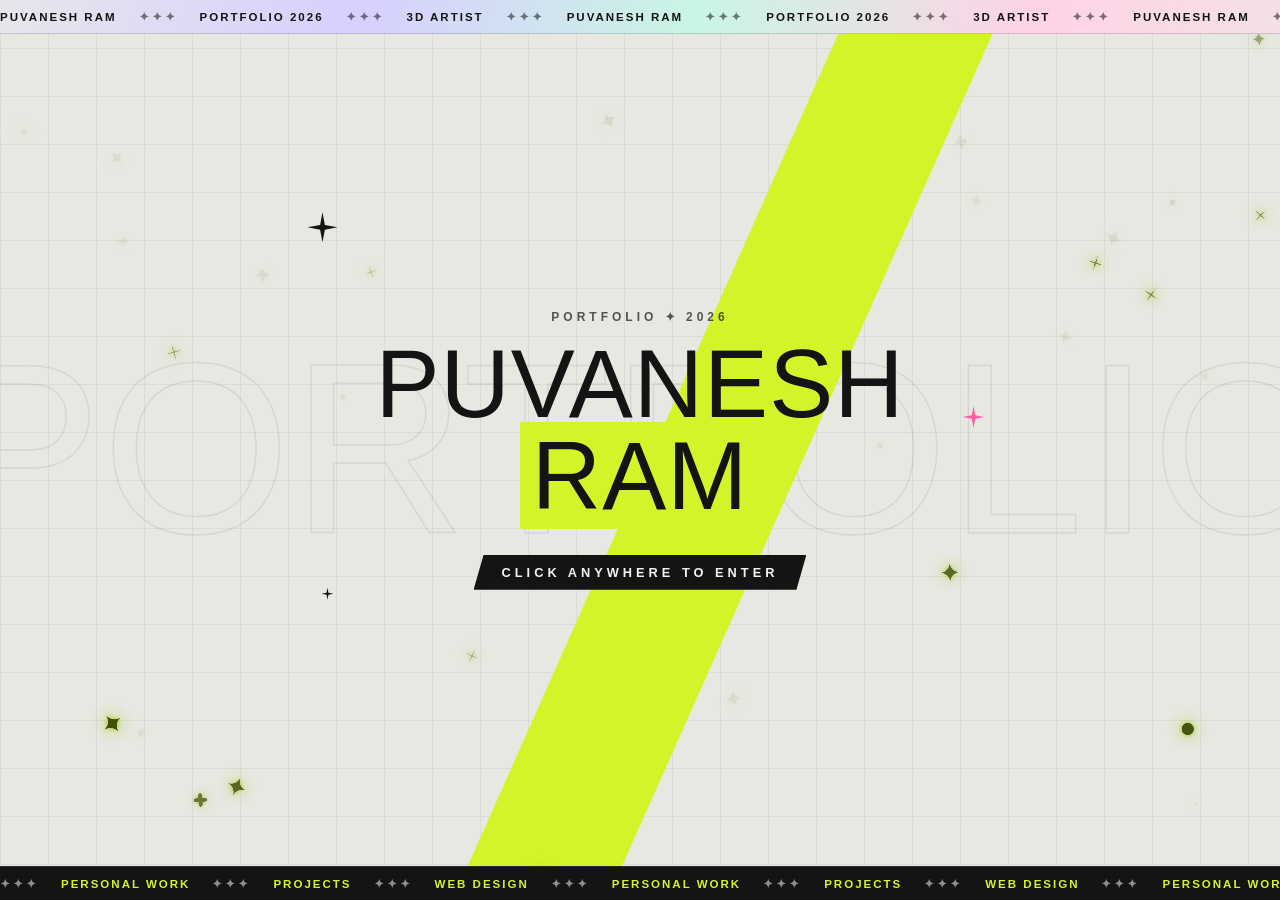
==== index.html @ bf8bbca5 "Launch portfolio site with encrypted admin and hardened pages Static game-menu portfolio, CV page an" ====
<!DOCTYPE html>
<html lang="en">
<head>
<meta charset="UTF-8">
<meta name="viewport" content="width=device-width, initial-scale=1.0">
<meta http-equiv="Content-Security-Policy" content="default-src 'none'; script-src 'self'; style-src 'self' https://fonts.googleapis.com; font-src https://fonts.gstatic.com; img-src 'self' data:; media-src 'self'; frame-src https://sketchfab.com; base-uri 'none'; form-action 'none'; upgrade-insecure-requests">
<meta name="referrer" content="strict-origin-when-cross-origin">
<title>Puvanesh Ram — 3D Artist & Creative Developer</title>
<link rel="preconnect" href="https://fonts.googleapis.com">
<link rel="preconnect" href="https://fonts.gstatic.com" crossorigin>
<link href="https://fonts.googleapis.com/css2?family=Bungee&family=Oswald:wght@400;500;600;700&family=Inter:wght@400;500;600&display=swap" rel="stylesheet">
<link rel="stylesheet" href="css/style.css">
</head>
<body>

<div class="screen screen-boot active" data-screen="boot" id="boot-screen">
  <div class="title-echo" aria-hidden="true">PORTFOLIO</div>
  <div class="boot-slash" aria-hidden="true"></div>
  <div class="boot-content">
    <span class="sparkle sparkle-a twinkle" aria-hidden="true"></span>
    <span class="sparkle sparkle-b pink" aria-hidden="true"></span>
    <span class="sparkle sparkle-c small twinkle" aria-hidden="true"></span>
    <p class="hero-kicker">PORTFOLIO ✦ 2026</p>
    <h1 class="hero-title" id="boot-title">PUVANESH<br><span class="title-accent">RAM</span></h1>
    <p class="boot-prompt">CLICK ANYWHERE TO ENTER</p>
  </div>
</div>

<div class="screen screen-menu" data-screen="menu">
  <div class="title-echo" aria-hidden="true">PORTFOLIO</div>

  <div class="menu-layout">
    <header class="menu-top">
      <div class="menu-head">
        <span class="sparkle sparkle-a twinkle" aria-hidden="true"></span>
        <span class="sparkle sparkle-b pink" aria-hidden="true"></span>
        <p class="hero-kicker">CREATIVE PROFILE ✦ 2026</p>
        <h1 class="hero-title">PUVANESH<br><span class="title-accent">RAM</span></h1>
        <div class="tag-row">
          <span class="tag-chip">3D ARTIST</span>
          <span class="tag-chip">UNITY / UNREAL</span>
          <span class="tag-chip">WEB DESIGN</span>
        </div>
      </div>
      <div class="year-badge" aria-hidden="true">
        <span class="year-label">PORTFOLIO</span>
        <span class="year-digits"><b>20</b><b class="outline">26</b></span>
      </div>
    </header>

    <nav class="menu-list" aria-label="Main menu">
      <button class="menu-item" data-target="work"><span class="mi-num">01</span><span class="mi-label">PERSONAL WORK</span></button>
      <button class="menu-item" data-target="unity"><span class="mi-num">02</span><span class="mi-label">PROJECTS</span></button>
      <button class="menu-item" data-target="about"><span class="mi-num">03</span><span class="mi-label">ABOUT</span></button>
      <button class="menu-item" data-target="contact"><span class="mi-num">04</span><span class="mi-label">CONTACT</span></button>
    </nav>

    <footer class="menu-bottom">
      <span class="stamp"><b>PR</b><small>PUVANESH RAM<br>EST. 2026</small></span>
      <div class="sparkle-line" aria-hidden="true"><i>✦</i><i>✦</i><i>✦</i><i>✦</i><i>✦</i><i>✦</i><i>✦</i></div>
      <div class="menu-links">
        <a href="https://puvaneshramr1.artstation.com/" target="_blank" rel="noopener">ArtStation</a>
        <a href="https://www.linkedin.com/in/puvanesh-ram-r-3493a3314/" target="_blank" rel="noopener">LinkedIn</a>
      </div>
    </footer>
  </div>
</div>

<div class="screen screen-work" data-screen="work">
  <button class="back-btn" data-back>‹ BACK</button>
  <div class="screen-inner">
    <div class="section-head">
      <p class="section-kicker">FEATURED</p>
      <h2 class="section-title">PERSONAL WORK</h2>
    </div>

    <div class="card-grid" id="work-grid"></div>

    <div class="section-cta">
      <a class="btn btn-outline" href="https://puvaneshramr1.artstation.com/" target="_blank" rel="noopener">VIEW FULL GALLERY ON ARTSTATION ↗</a>
    </div>
  </div>
</div>

<div class="screen screen-unity" data-screen="unity">
  <button class="back-btn" data-back>‹ BACK</button>
  <div class="screen-inner">
    <div class="section-head">
      <p class="section-kicker">INTERACTIVE</p>
      <h2 class="section-title">PROJECTS</h2>
    </div>

    <div class="card-grid" id="projects-grid"></div>
  </div>
</div>

<div class="screen screen-about" data-screen="about">
  <button class="back-btn" data-back>‹ BACK</button>
  <div class="screen-inner">
    <div class="section-head">
      <p class="section-kicker">WHO I AM</p>
      <h2 class="section-title">ABOUT</h2>
    </div>
    <div class="about-layout" id="about-content"></div>
  </div>
</div>

<div class="screen screen-contact" data-screen="contact">
  <button class="back-btn" data-back>‹ BACK</button>
  <div class="screen-inner" id="contact-content"></div>
</div>

<div class="screen screen-detail" data-screen="detail">
  <button class="back-btn" id="detail-back">‹ BACK</button>
  <div class="screen-inner">
    <header class="detail-header" id="detail-header"></header>
    <div class="detail-grid" id="detail-grid"></div>
  </div>

  <div class="detail-lightbox" id="detail-lightbox" hidden>
    <div class="lightbox-backdrop" data-lightbox-close></div>
    <button class="lightbox-close" data-lightbox-close aria-label="Close">&times;</button>
    <button class="lightbox-nav lightbox-prev" data-lightbox-prev aria-label="Previous image">‹</button>
    <div class="lightbox-stage" id="lightbox-stage"></div>
    <button class="lightbox-nav lightbox-next" data-lightbox-next aria-label="Next image">›</button>
    <div class="lightbox-counter" id="lightbox-counter"></div>
  </div>
</div>

<div class="ticker ticker-top" aria-hidden="true">
  <div class="ticker-track">
    <span class="ticker-group">
      <span>PUVANESH RAM</span><i>✦✦✦</i>
      <span>PORTFOLIO 2026</span><i>✦✦✦</i>
      <span>3D ARTIST</span><i>✦✦✦</i>
      <span>PUVANESH RAM</span><i>✦✦✦</i>
      <span>PORTFOLIO 2026</span><i>✦✦✦</i>
      <span>3D ARTIST</span><i>✦✦✦</i>
    </span>
  </div>
</div>

<div class="ticker ticker-bottom" aria-hidden="true">
  <div class="ticker-track reverse">
    <span class="ticker-group">
      <i>✦✦✦</i><span>PERSONAL WORK</span>
      <i>✦✦✦</i><span>PROJECTS</span>
      <i>✦✦✦</i><span>WEB DESIGN</span>
      <i>✦✦✦</i><span>PERSONAL WORK</span>
      <i>✦✦✦</i><span>PROJECTS</span>
      <i>✦✦✦</i><span>WEB DESIGN</span>
    </span>
  </div>
</div>

<div class="fx-star" id="fx-star" aria-hidden="true"></div>
<div class="fx-flash" id="fx-flash" aria-hidden="true"></div>
<div class="fx-particles" id="fx-particles" aria-hidden="true"></div>

<script src="js/projects.js"></script>
<script src="js/profile.js"></script>
<script src="js/main.js"></script>
<script src="js/effects.js"></script>
</body>
</html>
---- css/style.css ----
:root {
  --ink: #141414;
  --panel: #1c1c1c;
  --paper: #f2f2ee;
  --boot-bg: #e8e8e3;
  --accent: #d4f42a;
  --accent-2: #ff5fa2;
  --lavender: #c3b4ff;
  --mint: #9af2cf;
  --pink: #ffb3d1;
  --peach: #ffd08a;
  --font-display: 'Bungee', sans-serif;
  --font-head: 'Oswald', sans-serif;
  --font-body: 'Inter', sans-serif;
  --ticker-h: 34px;
  --star: polygon(50% 0%, 58% 42%, 100% 50%, 58% 58%, 50% 100%, 42% 58%, 0% 50%, 42% 42%);
  --px: 0;
  --py: 0;
  --cx: -9999px;
  --cy: -9999px;
}

* { margin: 0; padding: 0; box-sizing: border-box; }

body {
  background: var(--ink);
  color: var(--paper);
  font-family: var(--font-body);
  overflow-x: hidden;
}

a { color: inherit; text-decoration: none; }
button { font: inherit; color: inherit; background: none; border: none; cursor: pointer; }

/* ---------- SCREENS ---------- */
.screen {
  position: fixed;
  inset: 0;
  overflow-y: auto;
  overflow-x: hidden;
  opacity: 0;
  pointer-events: none;
  transform: translateY(18px);
  transition: opacity 0.35s ease, transform 0.35s ease;
  z-index: 1;
  background-color: var(--ink);
  background-image:
    linear-gradient(rgba(255,255,255,0.045) 1px, transparent 1px),
    linear-gradient(90deg, rgba(255,255,255,0.045) 1px, transparent 1px);
  background-size: 48px 48px;
}
.screen.active {
  opacity: 1;
  pointer-events: auto;
  transform: none;
  z-index: 2;
}

.screen-inner {
  position: relative;
  z-index: 1;
  width: 100%;
  max-width: 1200px;
  margin: 0 auto;
  padding: calc(var(--ticker-h) + 90px) 40px calc(var(--ticker-h) + 70px);
}

.title-echo {
  position: absolute;
  top: 50%; left: 50%;
  transform: translate(-50%, -50%);
  font-family: var(--font-display);
  font-size: clamp(5rem, 19vw, 18rem);
  line-height: 1;
  color: transparent;
  -webkit-text-stroke: 1.5px rgba(242,242,238,0.07);
  white-space: nowrap;
  pointer-events: none;
  user-select: none;
  z-index: 0;
}

/* ---------- TICKERS ---------- */
.ticker {
  position: fixed;
  left: 0; right: 0;
  height: var(--ticker-h);
  z-index: 20;
  overflow: hidden;
  display: flex;
  align-items: center;
  pointer-events: none;
}
.ticker-top {
  top: 0;
  color: var(--ink);
  background: linear-gradient(100deg, #d9d9d5 0%, #ecebe6 24%, #d8cfff 40%, #c9f5e4 52%, #ffd3e6 64%, #ecebe6 80%, #d9d9d5 100%);
  background-size: 220% 100%;
  background-position: calc(50% + var(--px) * 50%) 0;
  border-bottom: 1px solid rgba(0,0,0,0.15);
}
.ticker-bottom {
  bottom: 0;
  color: var(--accent);
  background: var(--ink);
  border-top: 1px solid #2a2a2a;
}
.ticker-track {
  display: flex;
  width: max-content;
  animation: ticker-scroll 40s linear infinite;
}
.ticker-track.reverse { animation-direction: reverse; }
.ticker-group {
  display: flex;
  align-items: center;
  flex-shrink: 0;
  gap: 22px;
  padding-right: 22px;
  font-family: var(--font-head);
  font-weight: 700;
  font-size: 0.72rem;
  letter-spacing: 2px;
  white-space: nowrap;
}
.ticker-group i { font-style: normal; letter-spacing: 3px; opacity: 0.55; }
.ticker-bottom .ticker-group i { color: var(--paper); }
@keyframes ticker-scroll {
  to { transform: translateX(var(--shift, -50%)); }
}

/* ---------- SPARKLES (4-point stars) ---------- */
.sparkle {
  position: absolute;
  width: 22px;
  height: 22px;
  background: var(--accent);
  clip-path: var(--star);
  pointer-events: none;
}
.sparkle.pink { background: var(--accent-2); }
.sparkle.small { width: 12px; height: 12px; }
.sparkle.twinkle { animation: twinkle 2.2s ease-in-out infinite; }
@keyframes twinkle {
  0%, 100% { transform: scale(0.7); opacity: 0.5; }
  50% { transform: scale(1.15); opacity: 1; }
}
.sparkle-a { top: -18px; left: -44px; width: 30px; height: 30px; }
.sparkle-b { top: 40%; right: -56px; }
.sparkle-c { bottom: 70px; left: -30px; animation-delay: 0.8s; }

/* ---------- SHARED TITLE TYPE ---------- */
.hero-kicker {
  font-family: var(--font-head);
  font-weight: 700;
  letter-spacing: 4px;
  font-size: 0.75rem;
  color: var(--accent);
}

.hero-title {
  font-family: var(--font-display);
  font-weight: 400;
  font-size: clamp(2.8rem, 7.5vw, 6rem);
  line-height: 0.95;
  letter-spacing: 1px;
  color: var(--paper);
  margin-top: 14px;
}
.title-accent { color: var(--accent); }
.hero-title.title-pulse { animation: title-pop 0.6s ease; }
@keyframes title-pop {
  0% { transform: scale(1); }
  35% { transform: scale(1.08) rotate(-1deg); }
  100% { transform: scale(1); }
}

/* ---------- BOOT SCREEN (light poster) ---------- */
.screen-boot {
  display: flex;
  overflow: hidden;
  color: var(--ink);
  cursor: pointer;
  background-color: var(--boot-bg);
  background-image:
    linear-gradient(rgba(0,0,0,0.05) 1px, transparent 1px),
    linear-gradient(90deg, rgba(0,0,0,0.05) 1px, transparent 1px);
}
.screen-boot .title-echo { -webkit-text-stroke-color: rgba(0,0,0,0.08); }
.screen-boot .hero-kicker { color: var(--ink); opacity: 0.7; }
.screen-boot .hero-title { color: var(--ink); }
.screen-boot .title-accent { color: var(--ink); background: var(--accent); padding: 0 0.12em; }
.screen-boot .sparkle { background: var(--ink); }
.screen-boot .sparkle.pink { background: var(--accent-2); }

.boot-slash {
  position: absolute;
  top: 50%; left: 57%;
  width: clamp(90px, 11vw, 170px);
  height: 160vh;
  background: var(--accent);
  transform: translate(-50%, -50%) rotate(24deg);
  pointer-events: none;
  z-index: 1;
}

.boot-content {
  position: relative;
  z-index: 2;
  margin: auto;
  padding: 80px 24px;
  text-align: center;
}

.boot-prompt {
  display: inline-block;
  margin-top: 34px;
  font-family: var(--font-head);
  font-weight: 700;
  font-size: 0.8rem;
  letter-spacing: 4px;
  color: var(--paper);
  background: var(--ink);
  padding: 10px 28px;
  clip-path: polygon(10px 0, 100% 0, calc(100% - 10px) 100%, 0 100%);
  animation: blink-prompt 1.4s ease-in-out infinite;
}
@keyframes blink-prompt {
  0%, 100% { color: var(--paper); }
  50% { color: rgba(242,242,238,0.25); }
}

/* ---------- MAIN MENU (dark poster) ---------- */
.screen-menu { display: flex; }
.screen-menu .title-echo { top: 62%; }

.menu-layout {
  position: relative;
  z-index: 2;
  margin: auto;
  width: min(1100px, 92vw);
  padding: calc(var(--ticker-h) + 36px) 0 calc(var(--ticker-h) + 28px);
  display: flex;
  flex-direction: column;
  gap: 34px;
}

.menu-top {
  display: flex;
  justify-content: space-between;
  align-items: flex-end;
  gap: 24px;
}
.menu-head { position: relative; }

.tag-row {
  display: flex;
  gap: 10px;
  flex-wrap: wrap;
  margin-top: 20px;
}
.tag-chip {
  font-family: var(--font-head);
  font-weight: 700;
  font-size: 0.66rem;
  letter-spacing: 1.5px;
  color: var(--paper);
  border: 1.5px solid rgba(242,242,238,0.6);
  padding: 5px 14px;
  transform: skewX(-12deg);
}
.tag-chip:first-child { background: var(--accent); color: var(--ink); border-color: var(--accent); }

.year-badge { display: flex; align-items: center; gap: 10px; }
.year-label {
  writing-mode: vertical-rl;
  transform: rotate(180deg);
  font-family: var(--font-head);
  font-weight: 700;
  font-size: 0.7rem;
  letter-spacing: 3px;
  opacity: 0.7;
}
.year-digits {
  display: flex;
  flex-direction: column;
  font-family: var(--font-display);
  font-size: clamp(2.2rem, 4.5vw, 3.6rem);
  line-height: 0.9;
  color: var(--lavender);
}
.year-digits b { font-weight: 400; }
.year-digits .outline { color: transparent; -webkit-text-stroke: 1.5px var(--lavender); }

/* slanted slice menu — adjacent edges stay parallel via overlap of --s */
.menu-list {
  --s: 56px;
  display: flex;
  height: clamp(190px, 34vh, 300px);
}
.menu-item {
  --tint: var(--lavender);
  position: relative;
  flex: 1;
  min-width: 0;
  display: flex;
  flex-direction: column;
  justify-content: space-between;
  padding: 22px calc(var(--s) + 10px) 22px 20px;
  background: var(--tint);
  color: var(--ink);
  text-align: left;
  clip-path: polygon(var(--s) 0, 100% 0, calc(100% - var(--s)) 100%, 0 100%);
  transition: flex 0.35s ease, background 0.25s ease, filter 0.25s ease;
  outline: none;
}
.menu-item + .menu-item { margin-left: calc(10px - var(--s)); }
.menu-item:nth-child(2) { --tint: var(--mint); }
.menu-item:nth-child(3) { --tint: var(--pink); }
.menu-item:nth-child(4) { --tint: var(--peach); }
.menu-item::after {
  content: '';
  position: absolute;
  inset: 0;
  background: repeating-linear-gradient(-66deg, rgba(0,0,0,0.06) 0 2px, transparent 2px 9px);
  pointer-events: none;
}

.mi-num {
  position: relative;
  z-index: 2;
  margin-left: var(--s);
  font-family: var(--font-display);
  font-size: clamp(2.6rem, 5vw, 4.4rem);
  line-height: 1;
  color: transparent;
  -webkit-text-stroke: 2px var(--ink);
  transition: color 0.25s ease;
}
.mi-label {
  position: relative;
  z-index: 2;
  display: flex;
  align-items: center;
  gap: 10px;
  font-family: var(--font-head);
  font-weight: 700;
  font-size: clamp(0.85rem, 1.2vw, 1.05rem);
  letter-spacing: 2px;
  white-space: nowrap;
}
.mi-label::after {
  content: '→';
  opacity: 0;
  transform: translateX(-6px);
  transition: opacity 0.2s ease, transform 0.2s ease;
}

.menu-list:hover .menu-item:not(:hover) { filter: brightness(0.75) saturate(0.8); }
.menu-item:hover,
.menu-item:focus-visible {
  flex: 1.5;
  background: var(--accent);
  filter: none;
}
.menu-item:hover .mi-num,
.menu-item:focus-visible .mi-num { color: var(--ink); }
.menu-item:hover .mi-label::after,
.menu-item:focus-visible .mi-label::after { opacity: 1; transform: translateX(0); }

.menu-bottom {
  display: flex;
  align-items: center;
  gap: 28px;
}
.stamp { display: inline-flex; align-items: center; gap: 10px; flex-shrink: 0; }
.stamp b {
  font-family: var(--font-display);
  font-weight: 400;
  font-size: 1.3rem;
  color: var(--ink);
  background: var(--paper);
  padding: 6px 12px 4px;
  clip-path: polygon(0 0, 100% 0, 100% 70%, 78% 100%, 0 100%);
}
.stamp small {
  font-family: var(--font-head);
  font-weight: 700;
  font-size: 0.6rem;
  letter-spacing: 1.5px;
  line-height: 1.35;
  opacity: 0.8;
}
.sparkle-line {
  flex: 1;
  position: relative;
  display: flex;
  justify-content: space-between;
  align-items: center;
}
.sparkle-line::before {
  content: '';
  position: absolute;
  left: 0; right: 0; top: 50%;
  height: 1px;
  background: rgba(242,242,238,0.25);
}
.sparkle-line i {
  position: relative;
  font-style: normal;
  font-size: 0.8rem;
  line-height: 1;
  padding: 0 6px;
  background: var(--ink);
  color: var(--lavender);
}
.sparkle-line i:nth-child(3n+2) { color: var(--mint); }
.sparkle-line i:nth-child(3n) { color: var(--pink); }

.menu-links {
  display: flex;
  gap: 20px;
  flex-shrink: 0;
  font-family: var(--font-head);
  font-weight: 600;
  font-size: 0.75rem;
  letter-spacing: 1.5px;
}
.menu-links a { opacity: 0.75; transition: color 0.2s ease, opacity 0.2s ease; }
.menu-links a:hover { color: var(--accent); opacity: 1; }

/* ---------- BACK BUTTON / BUTTONS ---------- */
.back-btn {
  position: fixed;
  top: calc(var(--ticker-h) + 18px);
  left: 24px;
  z-index: 5;
  font-family: var(--font-head);
  font-weight: 700;
  letter-spacing: 2px;
  font-size: 0.75rem;
  color: var(--ink);
  background: var(--paper);
  padding: 10px 26px;
  clip-path: polygon(10px 0, 100% 0, calc(100% - 10px) 100%, 0 100%);
  transition: background 0.2s ease, transform 0.2s ease;
}
.back-btn:hover,
.back-btn:focus-visible { background: var(--accent); transform: translateX(-3px); outline: none; }

.btn {
  display: inline-block;
  font-family: var(--font-head);
  font-weight: 700;
  letter-spacing: 2px;
  font-size: 0.8rem;
  padding: 14px 30px;
  transition: background 0.2s ease, color 0.2s ease, transform 0.2s ease;
}
.btn-outline {
  color: var(--accent);
  border: 2px solid var(--accent);
  transform: skewX(-12deg);
}
.btn-outline:hover {
  background: var(--accent);
  color: var(--ink);
  transform: skewX(-12deg) translateY(-3px);
}

/* ---------- SECTIONS ---------- */
.section-head { text-align: center; margin-bottom: 60px; }
.section-kicker {
  display: inline-block;
  font-family: var(--font-head);
  font-weight: 700;
  letter-spacing: 3px;
  font-size: 0.7rem;
  color: var(--ink);
  background: var(--accent);
  padding: 6px 22px;
  clip-path: polygon(8px 0, 100% 0, calc(100% - 8px) 100%, 0 100%);
}
.section-title {
  font-family: var(--font-display);
  font-weight: 400;
  font-size: clamp(2rem, 5vw, 3.4rem);
  line-height: 1;
  margin-top: 16px;
}
.section-title::after,
.footer-title::after {
  content: ' ✦';
  color: var(--accent-2);
  font-size: 0.5em;
  vertical-align: middle;
}
.section-cta { text-align: center; margin-top: 56px; }

/* ---------- CARDS ---------- */
.card-grid {
  counter-reset: card-counter;
  display: grid;
  grid-template-columns: repeat(auto-fit, minmax(280px, 380px));
  justify-content: center;
  gap: 28px;
  max-width: 1200px;
  margin: 0 auto;
}

.card {
  counter-increment: card-counter;
  position: relative;
  perspective: 1000px;
  cursor: pointer;
  outline: none;
  filter: drop-shadow(0 12px 18px rgba(0,0,0,0.45));
  transition: filter 0.25s ease;
}
.card:hover,
.card:focus-visible { filter: drop-shadow(7px 7px 0 var(--accent)); }

.card::after {
  content: 'No.' counter(card-counter, decimal-leading-zero);
  position: absolute;
  top: -10px;
  right: 34px;
  z-index: 4;
  font-family: var(--font-head);
  font-weight: 700;
  font-size: 0.65rem;
  letter-spacing: 1px;
  color: var(--ink);
  background: var(--accent-2);
  padding: 5px 14px;
  clip-path: polygon(6px 0, 100% 0, calc(100% - 6px) 100%, 0 100%);
  pointer-events: none;
}

.card-inner {
  --s: 26px;
  position: relative;
  overflow: hidden;
  background: var(--panel);
  clip-path: polygon(var(--s) 0, 100% 0, calc(100% - var(--s)) 100%, 0 100%);
  transform: rotateX(var(--ry, 0deg)) rotateY(var(--rx, 0deg));
  transition: transform 0.15s ease-out;
}

.card-media {
  position: relative;
  height: 320px;
  overflow: hidden;
}
.card-media::before {
  content: '';
  position: absolute;
  inset: 0;
  background: repeating-linear-gradient(-66deg, rgba(0,0,0,0.05) 0 2px, transparent 2px 9px);
  pointer-events: none;
}
.art-1 { background: linear-gradient(160deg, #ddd3ff 0%, #a493f5 100%); }
.art-2 { background: linear-gradient(160deg, #c8f8e4 0%, #6fd9b0 100%); }
.art-3 { background: linear-gradient(160deg, #ffd6e6 0%, #ff8fbf 100%); }

.placeholder-label {
  position: absolute;
  inset: 0;
  display: flex;
  align-items: center;
  justify-content: center;
  text-align: center;
  font-family: var(--font-display);
  font-size: 1.1rem;
  line-height: 1.15;
  color: rgba(20,20,20,0.55);
}

.card-cover {
  position: absolute;
  inset: 0;
  width: 100%;
  height: 100%;
  object-fit: cover;
}
.card-cover.img-missing { display: none; }

.card-video {
  position: absolute;
  inset: 0;
  width: 100%;
  height: 100%;
  object-fit: cover;
  opacity: 0;
  transition: opacity 0.25s ease;
  pointer-events: none;
}
.card:hover .card-video,
.card:focus-visible .card-video { opacity: 1; }

.card-badges {
  position: absolute;
  top: 14px;
  left: 36px;
  display: flex;
  gap: 6px;
  z-index: 3;
}
.badge {
  font-family: var(--font-head);
  font-weight: 700;
  font-size: 0.62rem;
  letter-spacing: 1.5px;
  padding: 4px 10px;
  color: var(--paper);
  background: var(--ink);
  transform: skewX(-12deg);
}
.badge-3d { background: var(--accent); color: var(--ink); }

.holo-sheen {
  position: absolute;
  inset: 0;
  pointer-events: none;
  opacity: 0;
  transition: opacity 0.2s ease;
  mix-blend-mode: overlay;
  background: radial-gradient(circle at var(--mx, 50%) var(--my, 50%),
    rgba(255,255,255,0.7), rgba(195,180,255,0.45) 22%, rgba(154,242,207,0.4) 42%, rgba(255,179,209,0.35) 60%, transparent 78%);
}
.card:hover .holo-sheen,
.card:focus-visible .holo-sheen { opacity: 1; }

.card-info {
  position: relative;
  padding: 16px calc(var(--s) + 14px) 20px 20px;
  background: var(--paper);
  color: var(--ink);
}
.card-info h3 {
  font-family: var(--font-head);
  font-weight: 700;
  font-size: 1rem;
  letter-spacing: 1px;
  text-transform: uppercase;
}
.card-info p {
  font-size: 0.78rem;
  opacity: 0.65;
  margin-top: 3px;
}

/* ---------- UNITY / ABOUT / CONTACT ---------- */
.screen-unity .screen-inner,
.screen-contact .screen-inner { text-align: center; }

.btn-solid {
  background: var(--accent);
  color: var(--ink);
  border: 2px solid var(--accent);
  transform: skewX(-12deg);
}
.btn-solid:hover {
  background: var(--accent-2);
  border-color: var(--accent-2);
  transform: skewX(-12deg) translateY(-3px);
}

/* ---------- ABOUT (profile card + CV-style body) ---------- */
.about-layout {
  display: grid;
  grid-template-columns: 300px minmax(0, 1fr);
  gap: 56px;
  align-items: start;
}

.about-profile {
  position: sticky;
  top: calc(var(--ticker-h) + 24px);
  padding: 28px;
  background: var(--panel);
  border-top: 3px solid var(--accent);
}
.about-photo {
  position: relative;
  aspect-ratio: 1;
  background: var(--ink);
  display: flex;
  align-items: center;
  justify-content: center;
  overflow: hidden;
}
.about-initials {
  font-family: var(--font-display);
  font-size: 4.5rem;
  color: var(--accent);
}
.about-photo img {
  position: absolute;
  inset: 0;
  width: 100%;
  height: 100%;
  object-fit: cover;
}
.about-photo img.img-missing { display: none; }

.about-name {
  margin-top: 22px;
  font-family: var(--font-display);
  font-weight: 400;
  font-size: 1.6rem;
  line-height: 1.1;
}
.about-role {
  margin-top: 6px;
  font-family: var(--font-head);
  font-weight: 700;
  letter-spacing: 2px;
  font-size: 0.85rem;
  color: var(--accent);
  text-transform: uppercase;
}
.about-location {
  margin-top: 6px;
  font-size: 0.8rem;
  opacity: 0.55;
}
.about-cv { display: block; margin-top: 24px; text-align: center; }
.about-cv-view {
  display: block;
  margin-top: 12px;
  text-align: center;
  font-size: 0.78rem;
  opacity: 0.7;
  text-decoration: underline;
  text-underline-offset: 3px;
}
.about-cv-view:hover { opacity: 1; color: var(--accent); }

.about-links {
  list-style: none;
  margin-top: 24px;
  border-top: 1px solid rgba(242,242,238,0.15);
}
.about-links a {
  display: flex;
  justify-content: space-between;
  padding: 12px 0;
  border-bottom: 1px solid rgba(242,242,238,0.15);
  font-family: var(--font-head);
  font-weight: 600;
  font-size: 0.85rem;
  letter-spacing: 1.5px;
  text-transform: uppercase;
  transition: color 0.2s ease, padding 0.2s ease;
}
.about-links a:hover { color: var(--accent); padding-left: 6px; }
.about-links span { color: var(--accent); }

.about-block + .about-block { margin-top: 44px; }
.about-label {
  display: flex;
  align-items: center;
  gap: 14px;
  margin-bottom: 18px;
  font-family: var(--font-head);
  font-weight: 700;
  font-size: 0.72rem;
  letter-spacing: 3px;
  text-transform: uppercase;
  color: var(--accent);
}
.about-label::after {
  content: '';
  flex: 1;
  height: 1px;
  background: rgba(242,242,238,0.15);
}
.about-text {
  line-height: 1.7;
  opacity: 0.85;
}
.about-text + .about-text { margin-top: 14px; }

.chip-list {
  display: flex;
  flex-wrap: wrap;
  gap: 10px;
}
.chip-list .tag-chip:first-child { background: none; color: var(--paper); border-color: rgba(242,242,238,0.6); }

.timeline {
  list-style: none;
  border-left: 2px solid rgba(242,242,238,0.15);
}
.timeline li {
  position: relative;
  display: flex;
  flex-direction: column;
  gap: 3px;
  padding: 0 0 26px 26px;
}
.timeline li:last-child { padding-bottom: 0; }
.timeline li::before {
  content: '';
  position: absolute;
  left: -9px;
  top: 0;
  width: 16px;
  height: 16px;
  background: var(--accent);
  clip-path: var(--star);
}
.tl-date {
  font-family: var(--font-head);
  font-weight: 600;
  font-size: 0.72rem;
  letter-spacing: 1.5px;
  text-transform: uppercase;
  opacity: 0.55;
}
.tl-title {
  font-family: var(--font-head);
  font-weight: 700;
  font-size: 1.15rem;
  letter-spacing: 0.5px;
  text-transform: uppercase;
}
.tl-org { font-size: 0.9rem; opacity: 0.8; }

/* ---------- CONTACT ---------- */
.contact-title { margin-top: 18px; }
.contact-email {
  display: inline-block;
  margin-top: 26px;
  font-family: var(--font-display);
  font-size: clamp(1rem, 3.2vw, 1.9rem);
  color: var(--accent);
  overflow-wrap: anywhere;
  border-bottom: 3px solid transparent;
  transition: border-color 0.2s ease;
}
.contact-email:hover { border-color: var(--accent); }
.contact-location {
  margin-top: 10px;
  font-size: 0.85rem;
  opacity: 0.55;
}

.recruiter-card {
  max-width: 760px;
  margin: 72px auto 0;
  padding: 40px 32px;
  background: var(--panel);
  border-top: 3px solid var(--accent);
}
.recruiter-title {
  margin-top: 18px;
  font-family: var(--font-display);
  font-weight: 400;
  font-size: clamp(1.3rem, 3vw, 2rem);
  line-height: 1.1;
}
.recruiter-text {
  margin: 12px auto 0;
  max-width: 46ch;
  line-height: 1.6;
  opacity: 0.8;
}
.recruiter-actions {
  margin-top: 28px;
  display: flex;
  gap: 16px;
  justify-content: center;
  flex-wrap: wrap;
}

@media (max-width: 900px) {
  .about-layout { grid-template-columns: 1fr; gap: 40px; }
  .about-profile { position: static; max-width: 420px; width: 100%; margin: 0 auto; }
}

.footer-title {
  font-family: var(--font-display);
  font-weight: 400;
  font-size: clamp(2rem, 5vw, 3.4rem);
  line-height: 1.05;
}
.footer-links {
  margin-top: 36px;
  display: flex;
  gap: 14px;
  justify-content: center;
  flex-wrap: wrap;
}
.footer-links a {
  font-family: var(--font-head);
  font-weight: 700;
  font-size: 0.85rem;
  letter-spacing: 2px;
  padding: 12px 26px;
  border: 2px solid var(--paper);
  transform: skewX(-12deg);
  transition: background 0.2s ease, color 0.2s ease, border-color 0.2s ease;
}
.footer-links a:hover { background: var(--accent); border-color: var(--accent); color: var(--ink); }

/* ---------- PROJECT DETAIL (editorial header + masonry grid, lightbox to view full-size) ---------- */

/* the header: title/description on the left, meta + actions in a divided column on the right —
   a horizontal case-study intro banner instead of a persistent side rail */
.detail-header {
  display: grid;
  grid-template-columns: minmax(0, 1fr) 300px;
  gap: 40px;
  padding-bottom: 28px;
  border-bottom: 1px solid rgba(242,242,238,0.15);
}
.detail-header-meta {
  padding-left: 28px;
  border-left: 2px solid var(--accent);
}

.detail-title {
  font-family: var(--font-display);
  font-weight: 400;
  font-size: 2rem;
  line-height: 1.1;
}
.detail-category {
  margin-top: 8px;
  font-family: var(--font-head);
  font-weight: 600;
  font-size: 0.8rem;
  color: var(--accent);
  letter-spacing: 0.5px;
}
.detail-description {
  margin-top: 16px;
  line-height: 1.6;
  opacity: 0.85;
  font-size: 0.92rem;
  max-width: 60ch;
}

.detail-stats {
  display: flex;
  gap: 24px;
}
.detail-stats div { display: flex; flex-direction: column; }
.detail-stats b {
  font-family: var(--font-display);
  font-weight: 400;
  font-size: 1.3rem;
}
.detail-stats span {
  font-family: var(--font-head);
  font-size: 0.65rem;
  letter-spacing: 1px;
  opacity: 0.6;
  text-transform: uppercase;
}

.detail-posted {
  margin-top: 12px;
  font-size: 0.78rem;
  opacity: 0.5;
}

.detail-block { margin-top: 22px; }
.detail-block-label {
  font-family: var(--font-head);
  font-weight: 700;
  font-size: 0.65rem;
  letter-spacing: 1.5px;
  text-transform: uppercase;
  opacity: 0.6;
  margin-bottom: 10px;
}

.detail-link { margin-top: 22px; width: 100%; text-align: center; }

/* a plain portfolio page doesn't need the site's comic-poster skew on its own chips/buttons */
.detail-header-meta .tag-chip,
.detail-header-meta .btn-outline { transform: none; }
.detail-header-meta .btn-outline:hover { transform: translateY(-2px); }

/* the gallery: a Pinterest/Dribbble-style masonry grid — every tile keeps its own
   natural aspect ratio (nothing cropped), click any tile to view it full-size */
.detail-grid {
  margin-top: 36px;
  columns: 3 280px;
  column-gap: 16px;
}
.detail-tile {
  display: block;
  width: 100%;
  break-inside: avoid;
  margin-bottom: 16px;
  position: relative;
  background: var(--panel);
  overflow: hidden;
  border: none;
  padding: 0;
  cursor: pointer;
  font: inherit;
  color: inherit;
}
.detail-tile img,
.detail-tile video {
  position: relative;
  width: 100%;
  height: auto;
  display: block;
  transition: transform 0.35s ease;
}
.detail-tile:hover img,
.detail-tile:hover video { transform: scale(1.04); }
.detail-tile img.img-missing { display: none; }
.detail-tile .placeholder-label {
  position: absolute;
  inset: 0;
  min-height: 220px;
  display: flex;
  align-items: center;
  justify-content: center;
  text-align: center;
  font-family: var(--font-display);
  font-size: 1rem;
  color: rgba(242,242,238,0.35);
}
.detail-tile:has(.placeholder-label) { min-height: 220px; }

.tile-badge {
  position: absolute;
  bottom: 10px;
  left: 10px;
  z-index: 1;
  font-family: var(--font-head);
  font-weight: 700;
  font-size: 0.65rem;
  letter-spacing: 1px;
  padding: 4px 10px;
  background: rgba(10,10,9,0.75);
  color: var(--paper);
}
.tile-3d {
  min-height: 220px;
  display: flex;
  align-items: center;
  justify-content: center;
  background: linear-gradient(160deg, #2a2a2a, #111);
}

/* the lightbox: full-size, uncropped viewing with prev/next — opened from any grid tile */
.detail-lightbox {
  position: fixed;
  inset: 0;
  z-index: 200;
  display: flex;
  align-items: center;
  justify-content: center;
}
.detail-lightbox[hidden] { display: none; }
.lightbox-backdrop {
  position: absolute;
  inset: 0;
  background: rgba(5,4,3,0.95);
}
.lightbox-stage {
  position: relative;
  z-index: 1;
  width: min(1400px, 92vw);
  max-height: 88vh;
}
.lightbox-stage img,
.lightbox-stage video {
  width: 100%;
  max-height: 88vh;
  object-fit: contain;
  display: block;
  margin: 0 auto;
}
.lightbox-stage img.img-missing { display: none; }
.lightbox-stage iframe {
  width: 100%;
  aspect-ratio: 16 / 9;
  border: none;
}
.lightbox-close {
  position: fixed;
  top: 24px;
  right: 24px;
  z-index: 2;
  width: 44px;
  height: 44px;
  background: var(--paper);
  color: var(--ink);
  font-size: 1.6rem;
  line-height: 1;
  display: flex;
  align-items: center;
  justify-content: center;
  border: none;
  cursor: pointer;
}
.lightbox-nav {
  position: fixed;
  top: 50%;
  translate: 0 -50%;
  z-index: 2;
  width: 52px;
  height: 52px;
  background: rgba(20,20,20,0.6);
  color: var(--paper);
  font-size: 1.8rem;
  display: flex;
  align-items: center;
  justify-content: center;
  border: 1px solid rgba(242,242,238,0.3);
  cursor: pointer;
  transition: background 0.2s ease, color 0.2s ease;
}
.lightbox-prev { left: 24px; }
.lightbox-next { right: 24px; }
.lightbox-nav:hover { background: var(--accent); color: var(--ink); }
.lightbox-counter {
  position: fixed;
  bottom: 24px;
  left: 50%;
  translate: -50% 0;
  z-index: 2;
  font-family: var(--font-head);
  font-weight: 700;
  letter-spacing: 1px;
  font-size: 0.8rem;
  background: rgba(20,20,20,0.6);
  padding: 6px 16px;
}

@media (max-width: 900px) {
  .detail-header { grid-template-columns: 1fr; gap: 20px; }
  .detail-header-meta { padding-left: 16px; }
  .detail-grid { columns: 2 180px; }
  .lightbox-nav { width: 44px; height: 44px; font-size: 1.4rem; }
  .lightbox-prev { left: 10px; }
  .lightbox-next { right: 10px; }
}

/* ---------- TRANSITION FX ---------- */
.fx-flash {
  position: fixed;
  inset: 0;
  z-index: 95;
  background: var(--paper);
  opacity: 0;
  pointer-events: none;
}
.fx-flash.flash-pulse { animation: flash-pulse 0.6s ease forwards; }
@keyframes flash-pulse {
  0% { opacity: 0; }
  10% { opacity: 0.9; }
  30% { opacity: 0.1; }
  45% { opacity: 0.5; }
  100% { opacity: 0; }
}

.fx-star {
  position: fixed;
  top: 50%; left: 50%;
  width: 60px; height: 60px;
  margin: -30px 0 0 -30px;
  background: var(--accent);
  clip-path: var(--star);
  opacity: 0;
  z-index: 94;
  pointer-events: none;
}
.fx-star.star-burst { animation: star-burst 0.7s ease-in forwards; }
@keyframes star-burst {
  0% { opacity: 1; transform: scale(0.2); }
  70% { opacity: 1; }
  100% { opacity: 0; transform: scale(40); }
}

.fx-particles {
  position: fixed;
  inset: 0;
  z-index: 96;
  pointer-events: none;
  overflow: hidden;
}
.spark {
  position: fixed;
  width: 14px;
  height: 14px;
  margin: -7px 0 0 -7px;
  clip-path: var(--star);
  pointer-events: none;
  animation: spark-fly 0.75s cubic-bezier(0.2, 0.7, 0.3, 1) forwards;
}
@keyframes spark-fly {
  0% { transform: translate(0, 0) scale(1) rotate(0deg); opacity: 1; }
  100% { transform: translate(var(--dx), var(--dy)) scale(0.3) rotate(180deg); opacity: 0; }
}

/* ---------- POINTER (desktop) + TILT (mobile) FX ---------- */

/* parallax: --px/--py (-1..1) come from the mouse or the tilt sensor; --depth is px of travel,
   negative = background layer moving against the input */
.title-echo { --depth: -34; }
.boot-slash { --depth: -18; }
.hero-kicker { --depth: 8; }
.hero-title { --depth: 14; }
.tag-row { --depth: 10; }
.boot-prompt { --depth: 6; }
.year-badge { --depth: 22; }
.mi-num { --depth: -10; }
.sparkle { --depth: 40; }
.title-echo, .boot-slash, .hero-kicker, .hero-title, .tag-row,
.boot-prompt, .year-badge, .mi-num, .sparkle {
  translate: calc(var(--px) * var(--depth) * 1px) calc(var(--py) * var(--depth) * 1px);
}

.menu-item::before {
  content: '';
  position: absolute;
  inset: 0;
  z-index: 1;
  pointer-events: none;
  background: radial-gradient(circle at var(--sx, 50%) var(--sy, 50%), rgba(255,255,255,0.75), transparent 55%);
  mix-blend-mode: soft-light;
  opacity: 0;
  transition: opacity 0.25s ease;
}
.menu-item:hover::before,
.menu-item:focus-visible::before { opacity: 1; }

/* desktop: grid drifts with the mouse and lights up lime around the cursor */
.fx-desktop .screen { background-position: calc(var(--px) * -14px) calc(var(--py) * -14px); }
.fx-desktop .screen::before {
  content: '';
  position: fixed;
  inset: 0;
  z-index: 0;
  pointer-events: none;
  background-image:
    linear-gradient(rgba(212,244,42,0.4) 1px, transparent 1px),
    linear-gradient(90deg, rgba(212,244,42,0.4) 1px, transparent 1px);
  background-size: 48px 48px;
  background-position: calc(var(--px) * -14px) calc(var(--py) * -14px);
  -webkit-mask-image: radial-gradient(circle 220px at var(--cx) var(--cy), #000, transparent);
  mask-image: radial-gradient(circle 220px at var(--cx) var(--cy), #000, transparent);
  opacity: 0;
  transition: opacity 0.3s ease;
}
.fx-desktop.cursor-visible .screen::before { opacity: 1; }
.fx-desktop .screen-boot::before {
  background-image:
    linear-gradient(rgba(20,20,20,0.22) 1px, transparent 1px),
    linear-gradient(90deg, rgba(20,20,20,0.22) 1px, transparent 1px);
}

/* desktop: 4-point star cursor + lagging diamond frame */
.fx-desktop, .fx-desktop * { cursor: none !important; }
.cursor-star,
.cursor-frame {
  position: fixed;
  top: 0;
  left: 0;
  z-index: 1000;
  pointer-events: none;
  opacity: 0;
  transition: opacity 0.2s ease, background-color 0.2s ease;
}
.cursor-visible .cursor-star,
.cursor-visible .cursor-frame { opacity: 1; }
.cursor-star {
  width: 18px;
  height: 18px;
  margin: -9px 0 0 -9px;
  background: var(--accent);
  clip-path: var(--star);
}
/* JS only translates the zero-size wrapper; the diamond scales around its own centre */
.cursor-frame { width: 0; height: 0; }
.cursor-frame::before {
  content: '';
  position: absolute;
  left: -18px;
  top: -18px;
  width: 36px;
  height: 36px;
  border: 1.5px solid var(--accent);
  rotate: 45deg;
  transition: scale 0.2s ease, border-color 0.2s ease;
}
.cursor-hover .cursor-star { background: var(--accent-2); }
.cursor-hover .cursor-frame::before { scale: 1.55; border-color: var(--accent-2); }
.cursor-down .cursor-frame::before { scale: 0.7; }
html[data-screen="boot"] .cursor-star { background: var(--ink); }
html[data-screen="boot"] .cursor-frame::before { border-color: var(--ink); }

/* the project detail page reads as a plain portfolio viewer — normal cursor, no grid glow */
.fx-desktop .screen-detail::before { display: none; }
html[data-screen="detail"].fx-desktop,
html[data-screen="detail"].fx-desktop * { cursor: auto !important; }
html[data-screen="detail"] .cursor-star,
html[data-screen="detail"] .cursor-frame { opacity: 0 !important; }

/* desktop: sparkle trail behind the cursor */
.fx-trail {
  position: fixed;
  inset: 0;
  z-index: 90;
  pointer-events: none;
  overflow: hidden;
}
.trail-star {
  position: absolute;
  clip-path: var(--star);
  translate: -50% -50%;
  animation: trail-pop 0.8s ease-out forwards;
}
@keyframes trail-pop {
  0% { transform: translate(0, 0) scale(1) rotate(0deg); opacity: 1; }
  100% { transform: translate(var(--dx), var(--dy)) scale(0) rotate(var(--rot)); opacity: 0; }
}

/* all devices: glowing fireflies in the Pucker & Bloat shapes (canvas drawn by effects.js) */
.fx-fireflies {
  position: fixed;
  inset: 0;
  width: 100%;
  height: 100%;
  z-index: 3;
  pointer-events: none;
}

/* mobile: gravity stars that slide with tilt and spring back */
.fx-gravity {
  position: fixed;
  inset: 0;
  z-index: 4;
  pointer-events: none;
  overflow: hidden;
}
.g-star {
  position: absolute;
  top: 0;
  left: 0;
  clip-path: var(--star);
  background: var(--accent);
  opacity: 0.85;
  will-change: transform;
}
.g-star:nth-child(4n+2) { background: var(--accent-2); }
.g-star:nth-child(4n+3) { background: var(--lavender); }
.g-star:nth-child(4n) { background: var(--mint); }
html[data-screen="boot"] .g-star:nth-child(odd) { background: var(--ink); }

/* mobile: holographic shimmer follows the tilt (cards also tilt in 3D via --rx/--ry) */
.fx-mobile .holo-sheen { opacity: 0.55; }
.fx-mobile .menu-item::before { opacity: 0.6; }

/* ---------- RESPONSIVE ---------- */
@media (max-width: 760px) {
  .screen-inner { padding: calc(var(--ticker-h) + 80px) 20px calc(var(--ticker-h) + 50px); }
  .back-btn { left: 16px; }
  .menu-top { flex-direction: column; align-items: flex-start; }
  .year-badge { display: none; }
  .menu-list { --s: 16px; flex-direction: column; height: auto; gap: 10px; }
  .menu-item {
    flex: none;
    height: 66px;
    flex-direction: row;
    align-items: center;
    justify-content: flex-start;
    gap: 16px;
    padding: 0 28px;
  }
  .menu-item + .menu-item { margin-left: 0; }
  .menu-item:hover, .menu-item:focus-visible { flex: none; }
  .mi-num { margin-left: 0; font-size: 1.8rem; -webkit-text-stroke-width: 1.5px; }
  .menu-bottom { flex-wrap: wrap; gap: 16px; }
  .sparkle-line { display: none; }
  .sparkle-a { left: auto; right: 0; }
  .sparkle-b { display: none; }
  .boot-slash { left: 64%; }
}

@media (prefers-reduced-motion: reduce) {
  .ticker-track, .sparkle.twinkle, .boot-prompt { animation: none; }
}
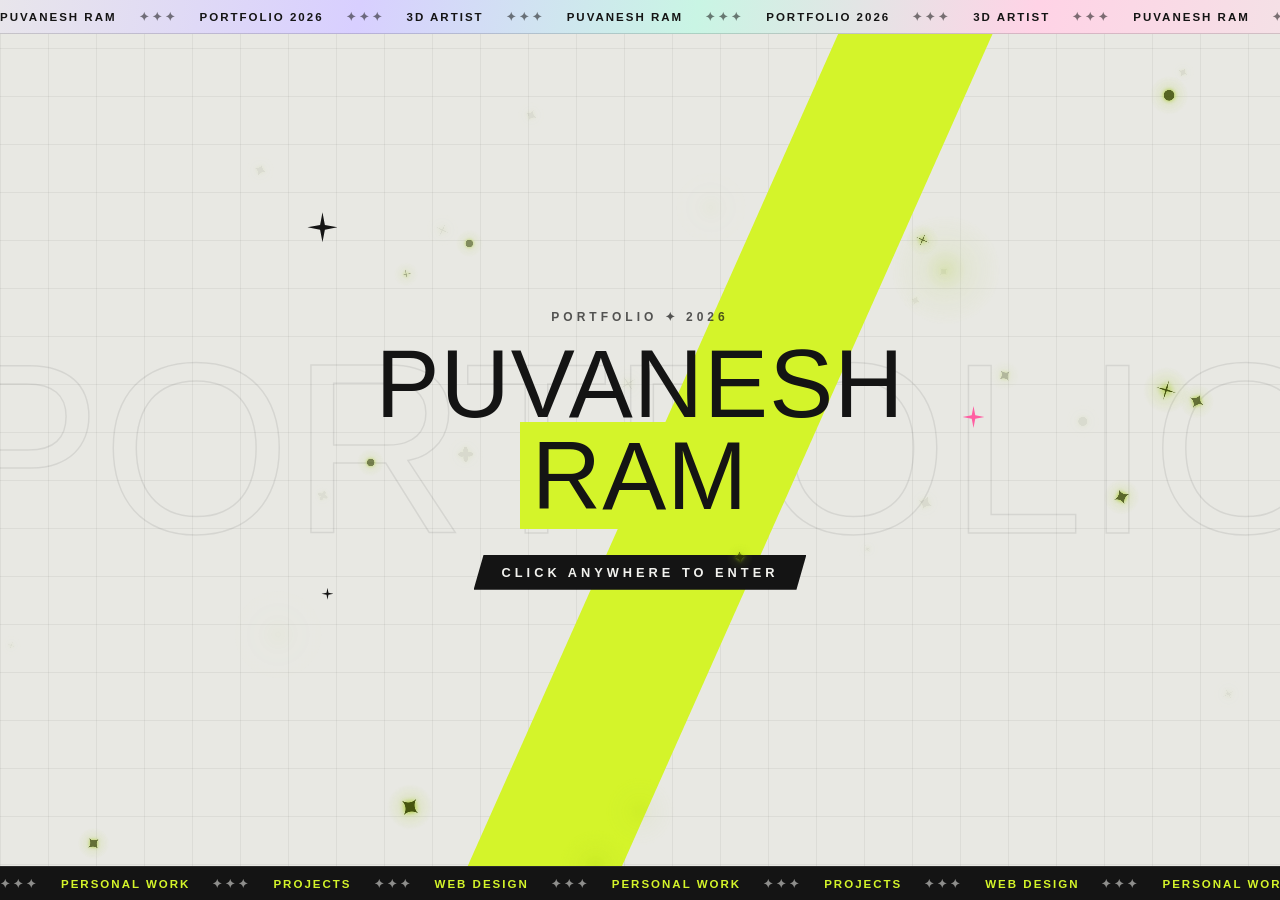
==== commit 121a1c38: "Compress uploads and support YouTube, Vimeo and Drive video links Admin re-encodes added images as W" ====
--- a/index.html
+++ b/index.html
@@ -3,7 +3,7 @@
 <head>
 <meta charset="UTF-8">
 <meta name="viewport" content="width=device-width, initial-scale=1.0">
-<meta http-equiv="Content-Security-Policy" content="default-src 'none'; script-src 'self'; style-src 'self' https://fonts.googleapis.com; font-src https://fonts.gstatic.com; img-src 'self' data:; media-src 'self'; frame-src https://sketchfab.com; base-uri 'none'; form-action 'none'; upgrade-insecure-requests">
+<meta http-equiv="Content-Security-Policy" content="default-src 'none'; script-src 'self'; style-src 'self' https://fonts.googleapis.com; font-src https://fonts.gstatic.com; img-src 'self' data: https://i.ytimg.com; media-src 'self'; frame-src https://sketchfab.com https://www.youtube-nocookie.com https://player.vimeo.com https://drive.google.com; base-uri 'none'; form-action 'none'; upgrade-insecure-requests">
 <meta name="referrer" content="strict-origin-when-cross-origin">
 <title>Puvanesh Ram — 3D Artist & Creative Developer</title>
 <link rel="preconnect" href="https://fonts.googleapis.com">
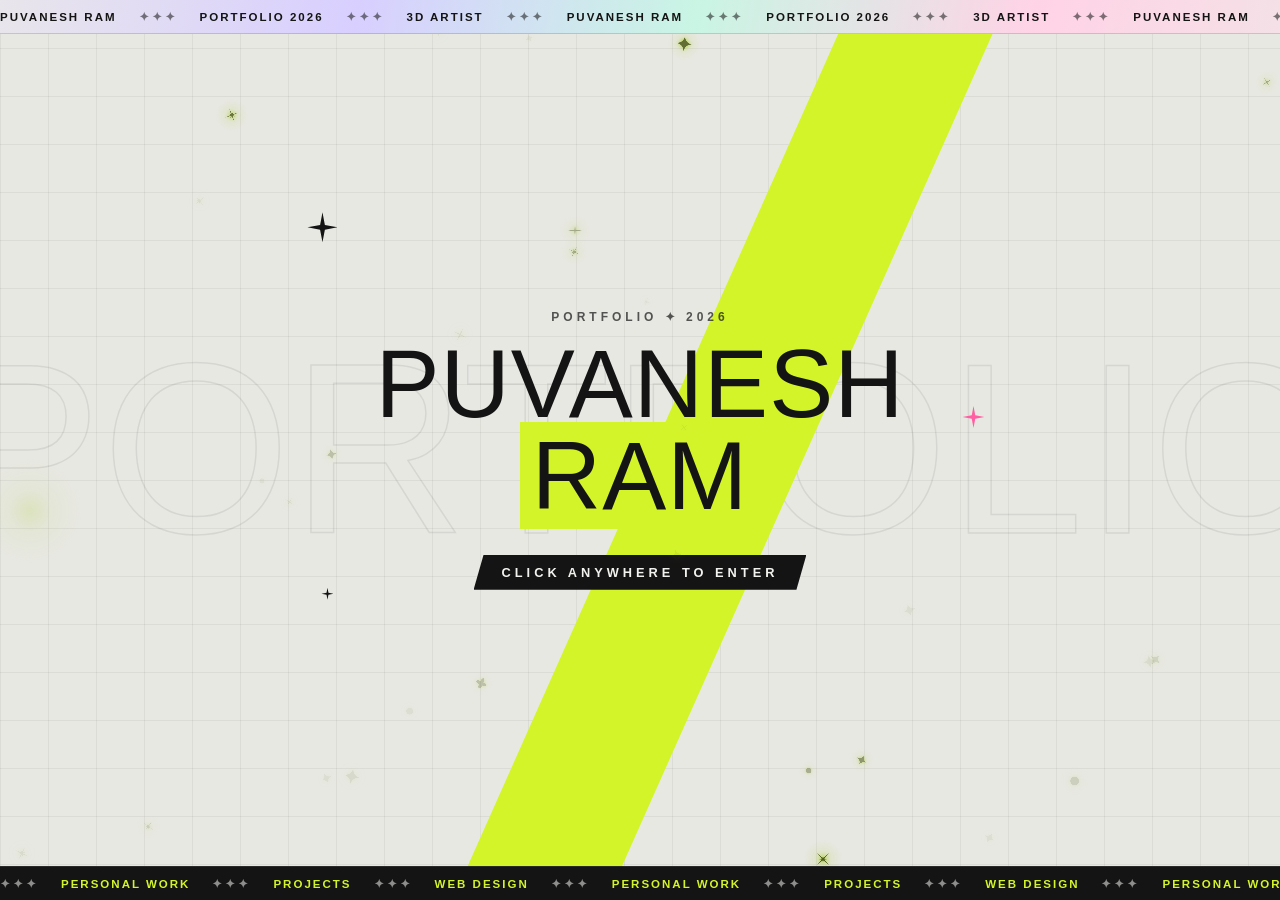
==== commit adecbb13: "Take menu, gallery and post ArtStation links from the Profile Every link on the site now follows the" ====
--- a/index.html
+++ b/index.html
@@ -58,10 +58,7 @@
     <footer class="menu-bottom">
       <span class="stamp"><b>PR</b><small>PUVANESH RAM<br>EST. 2026</small></span>
       <div class="sparkle-line" aria-hidden="true"><i>✦</i><i>✦</i><i>✦</i><i>✦</i><i>✦</i><i>✦</i><i>✦</i></div>
-      <div class="menu-links">
-        <a href="https://puvaneshramr1.artstation.com/" target="_blank" rel="noopener">ArtStation</a>
-        <a href="https://www.linkedin.com/in/puvanesh-ram-r-3493a3314/" target="_blank" rel="noopener">LinkedIn</a>
-      </div>
+      <div class="menu-links" id="menu-links"></div>
     </footer>
   </div>
 </div>
@@ -77,7 +74,7 @@
     <div class="card-grid" id="work-grid"></div>
 
     <div class="section-cta">
-      <a class="btn btn-outline" href="https://puvaneshramr1.artstation.com/" target="_blank" rel="noopener">VIEW FULL GALLERY ON ARTSTATION ↗</a>
+      <a class="btn btn-outline" id="work-artstation-cta" href="#" target="_blank" rel="noopener noreferrer" hidden>VIEW FULL GALLERY ON ARTSTATION ↗</a>
     </div>
   </div>
 </div>
--- a/css/style.css
+++ b/css/style.css
@@ -547,9 +547,10 @@
   transition: transform 0.15s ease-out;
 }
 
+/* square, like ArtStation thumbnails — the admin's thumbnail crop frame uses the same 1:1 shape */
 .card-media {
   position: relative;
-  height: 320px;
+  aspect-ratio: 1 / 1;
   overflow: hidden;
 }
 .card-media::before {
@@ -1307,6 +1308,7 @@
 html[data-screen="detail"].fx-desktop * { cursor: auto !important; }
 html[data-screen="detail"] .cursor-star,
 html[data-screen="detail"] .cursor-frame { opacity: 0 !important; }
+html[data-screen="detail"] .fx-gravity { display: none; }
 
 /* desktop: sparkle trail behind the cursor */
 .fx-trail {
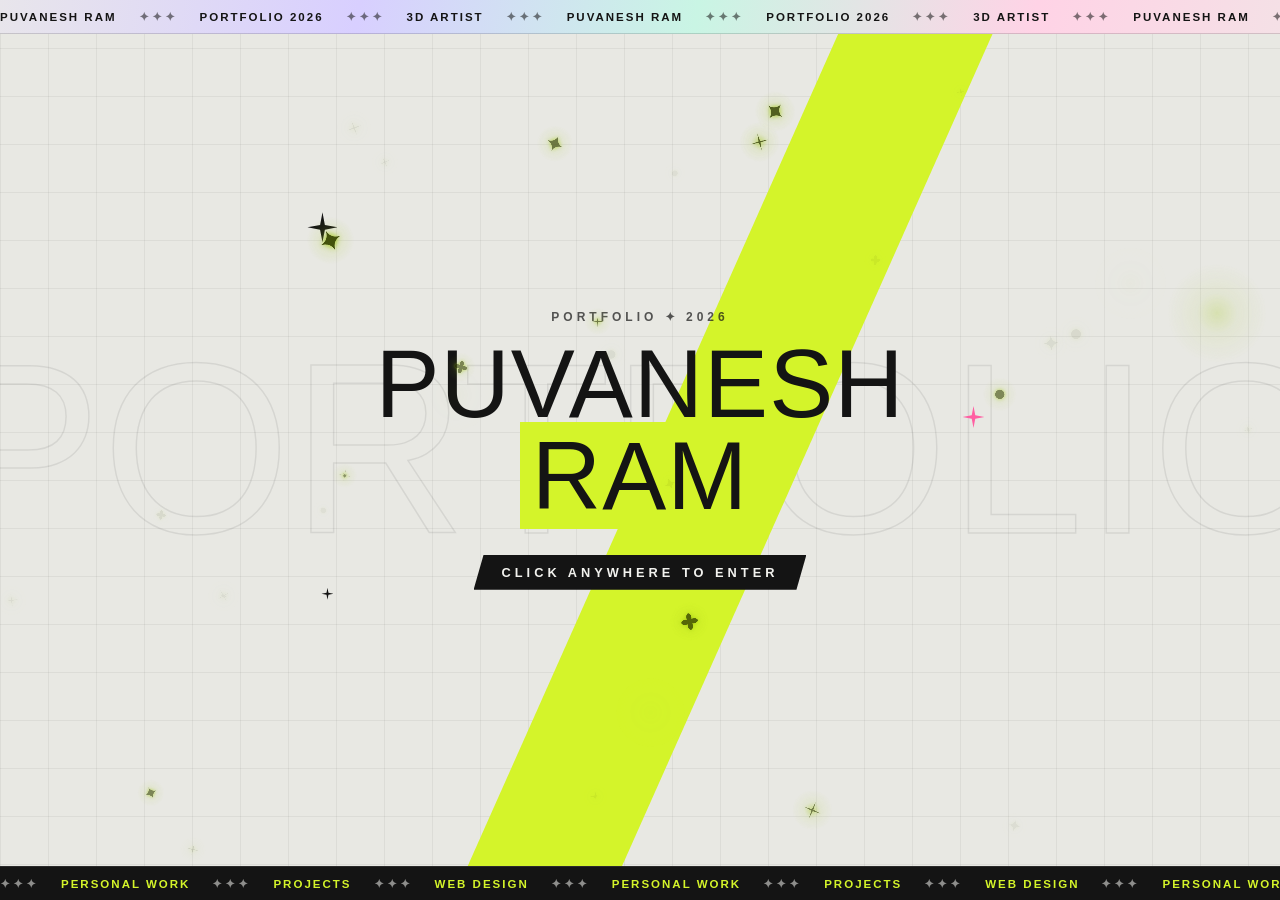
==== commit f562edb7: "Prepare for Google Search: verification, sitemap and page metadata Adds the Search Console verificat" ====
--- a/index.html
+++ b/index.html
@@ -5,7 +5,33 @@
 <meta name="viewport" content="width=device-width, initial-scale=1.0">
 <meta http-equiv="Content-Security-Policy" content="default-src 'none'; script-src 'self'; style-src 'self' https://fonts.googleapis.com; font-src https://fonts.gstatic.com; img-src 'self' data: https://i.ytimg.com; media-src 'self'; frame-src https://sketchfab.com https://www.youtube-nocookie.com https://player.vimeo.com https://drive.google.com; base-uri 'none'; form-action 'none'; upgrade-insecure-requests">
 <meta name="referrer" content="strict-origin-when-cross-origin">
-<title>Puvanesh Ram — 3D Artist & Creative Developer</title>
+<title>Puvanesh Ram — 3D Generalist Portfolio</title>
+<meta name="description" content="Puvanesh Ram is a 3D Generalist based in Chennai, India: 3D environments, characters, vehicles and VR training projects in Blender, Unreal Engine and Unity.">
+<link rel="canonical" href="https://puvaneshram.github.io/">
+<!-- link previews on WhatsApp, LinkedIn, X and others -->
+<meta property="og:type" content="profile">
+<meta property="og:site_name" content="Puvanesh Ram">
+<meta property="og:title" content="Puvanesh Ram — 3D Generalist Portfolio">
+<meta property="og:description" content="3D environments, characters, vehicles and VR training projects in Blender, Unreal Engine and Unity.">
+<meta property="og:url" content="https://puvaneshram.github.io/">
+<meta property="og:image" content="https://puvaneshram.github.io/assets/og-image.jpg">
+<meta property="og:image:width" content="1200">
+<meta property="og:image:height" content="630">
+<meta name="twitter:card" content="summary_large_image">
+<!-- tells Google this site belongs to a person, and which profiles are also theirs -->
+<script type="application/ld+json">
+{
+  "@context": "https://schema.org",
+  "@type": "Person",
+  "name": "Puvanesh Ram",
+  "jobTitle": "3D Generalist",
+  "url": "https://puvaneshram.github.io/",
+  "image": "https://puvaneshram.github.io/assets/profile/photo.webp",
+  "address": { "@type": "PostalAddress", "addressLocality": "Chennai", "addressRegion": "Tamil Nadu", "addressCountry": "IN" },
+  "knowsAbout": ["3D Environment Design", "VR Simulation", "Unreal Engine", "Unity", "Blender", "Vehicle Modeling", "UI & UX"],
+  "sameAs": ["https://www.linkedin.com/in/puvanesh-ram-r-3493a3314/", "https://puvaneshramr1.artstation.com/"]
+}
+</script>
 <link rel="preconnect" href="https://fonts.googleapis.com">
 <link rel="preconnect" href="https://fonts.gstatic.com" crossorigin>
 <link href="https://fonts.googleapis.com/css2?family=Bungee&family=Oswald:wght@400;500;600;700&family=Inter:wght@400;500;600&display=swap" rel="stylesheet">
